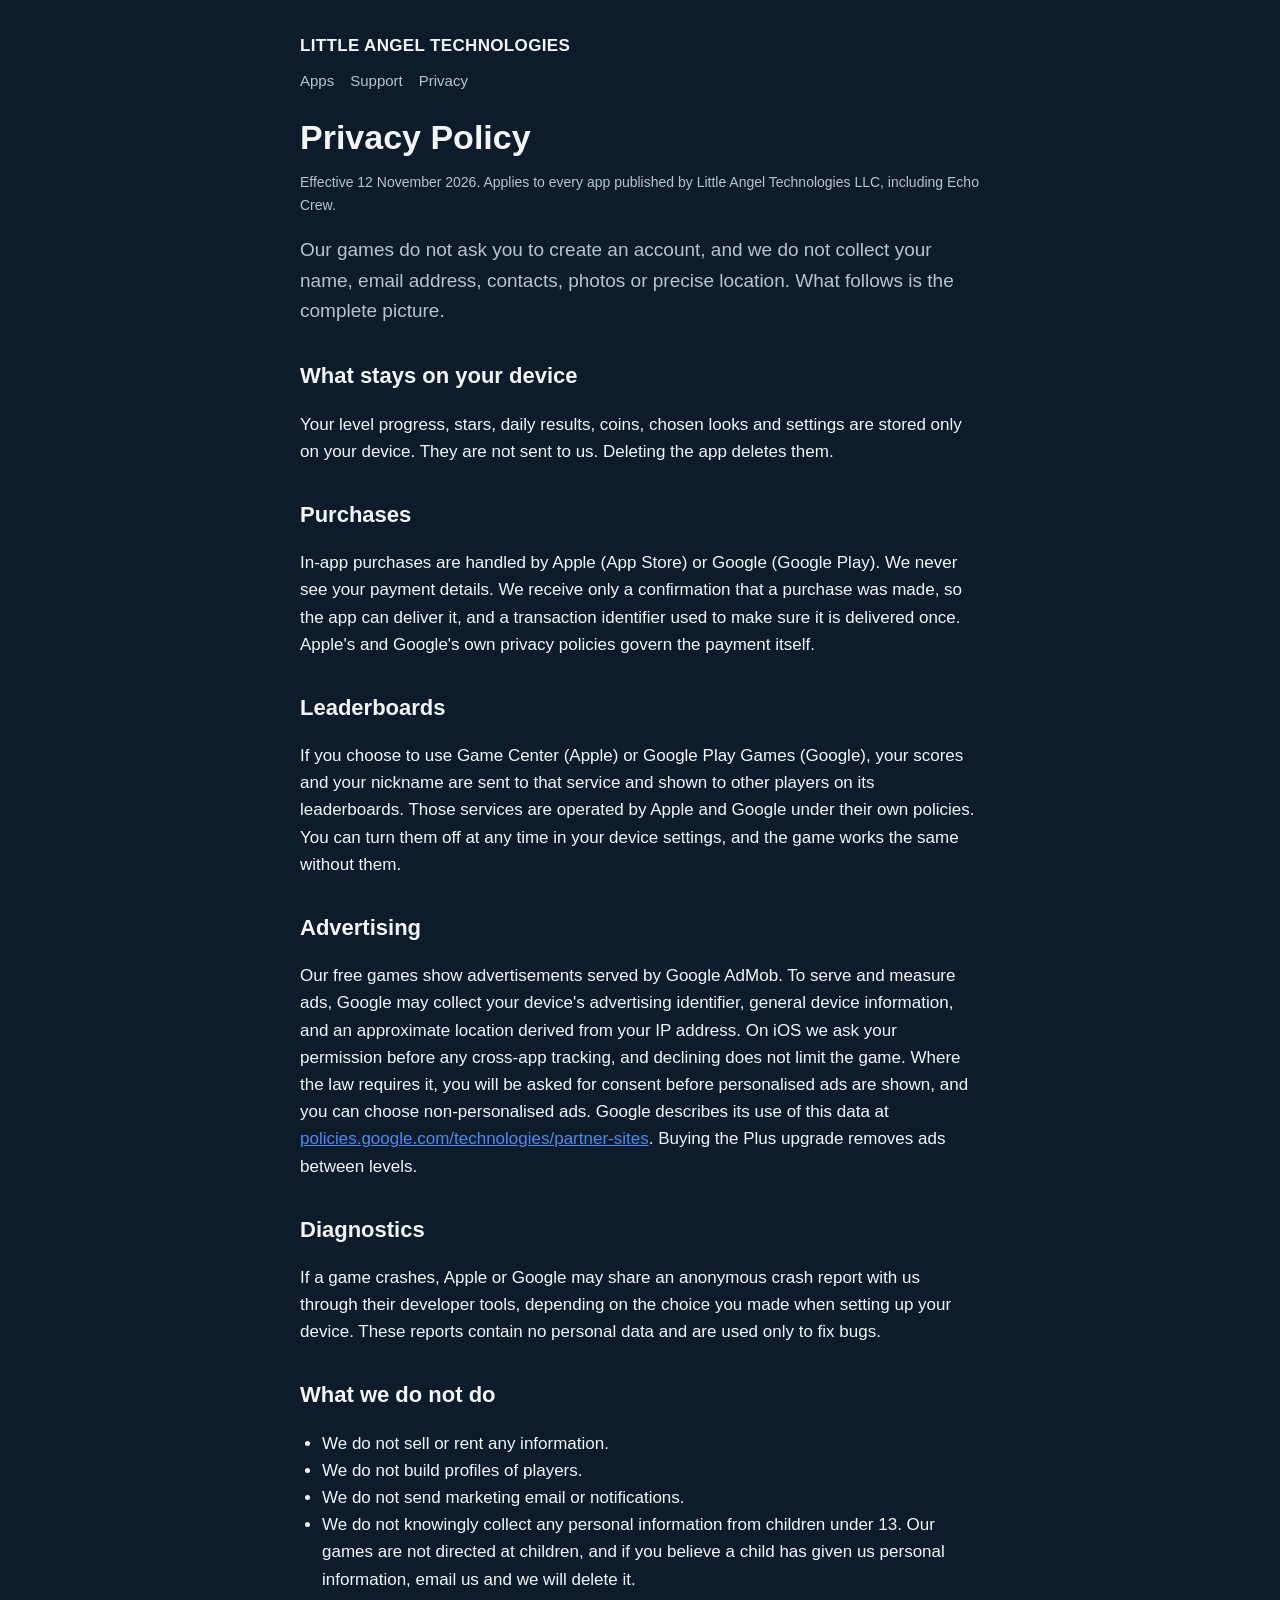
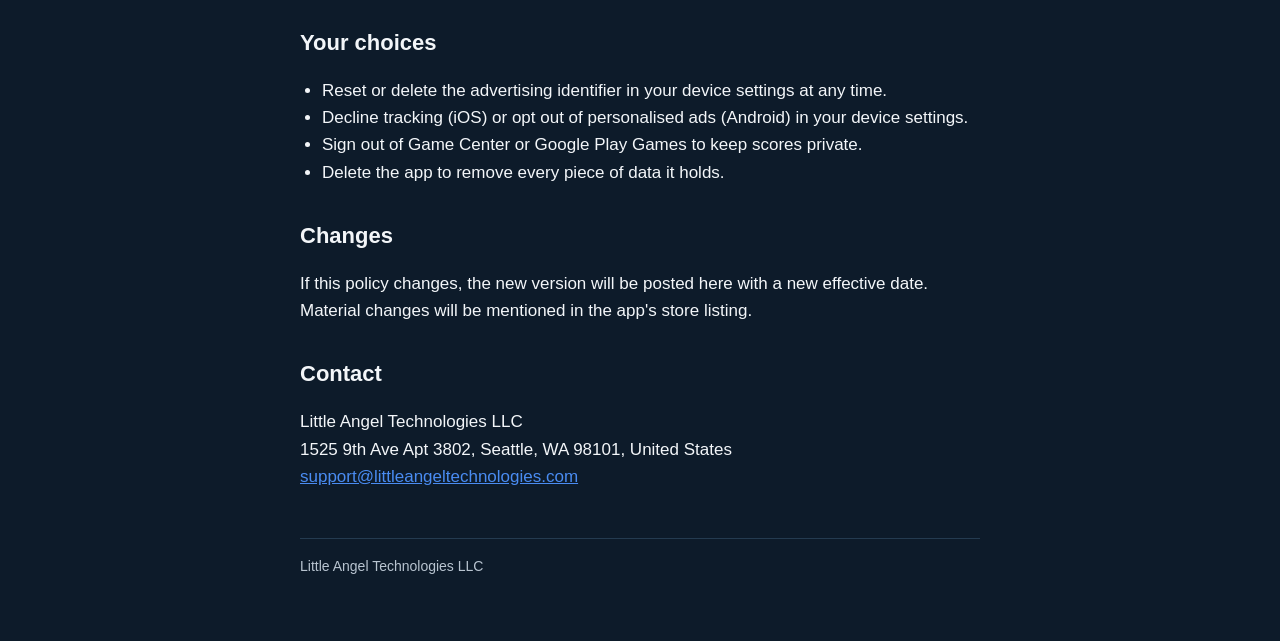
==== privacy.html @ 31cdf82a "Company site: apps, support, privacy policy Co-Authored-By: Claude Fable 5.1 <noreply@anthropic.com>" ====
<!doctype html>
<html lang="en">
<head>
<meta charset="utf-8">
<meta name="viewport" content="width=device-width, initial-scale=1">
<title>Privacy Policy · Little Angel Technologies</title>
<link rel="stylesheet" href="style.css">
</head>
<body>
<main>
<header><a href="/">LITTLE ANGEL TECHNOLOGIES</a></header>
<nav><a href="/">Apps</a><a href="/support.html">Support</a><a href="/privacy.html">Privacy</a></nav>
<h1>Privacy Policy</h1>
<p class="small">Effective 12 November 2026. Applies to every app published by Little Angel Technologies LLC, including Echo Crew.</p>

<p class="lead">Our games do not ask you to create an account, and we do not collect your name, email address, contacts, photos or precise location. What follows is the complete picture.</p>

<h2>What stays on your device</h2>
<p>Your level progress, stars, daily results, coins, chosen looks and settings are stored only on your device. They are not sent to us. Deleting the app deletes them.</p>

<h2>Purchases</h2>
<p>In-app purchases are handled by Apple (App Store) or Google (Google Play). We never see your payment details. We receive only a confirmation that a purchase was made, so the app can deliver it, and a transaction identifier used to make sure it is delivered once. Apple's and Google's own privacy policies govern the payment itself.</p>

<h2>Leaderboards</h2>
<p>If you choose to use Game Center (Apple) or Google Play Games (Google), your scores and your nickname are sent to that service and shown to other players on its leaderboards. Those services are operated by Apple and Google under their own policies. You can turn them off at any time in your device settings, and the game works the same without them.</p>

<h2>Advertising</h2>
<p>Our free games show advertisements served by Google AdMob. To serve and measure ads, Google may collect your device's advertising identifier, general device information, and an approximate location derived from your IP address. On iOS we ask your permission before any cross-app tracking, and declining does not limit the game. Where the law requires it, you will be asked for consent before personalised ads are shown, and you can choose non-personalised ads. Google describes its use of this data at <a href="https://policies.google.com/technologies/partner-sites">policies.google.com/technologies/partner-sites</a>. Buying the Plus upgrade removes ads between levels.</p>

<h2>Diagnostics</h2>
<p>If a game crashes, Apple or Google may share an anonymous crash report with us through their developer tools, depending on the choice you made when setting up your device. These reports contain no personal data and are used only to fix bugs.</p>

<h2>What we do not do</h2>
<ul>
<li>We do not sell or rent any information.</li>
<li>We do not build profiles of players.</li>
<li>We do not send marketing email or notifications.</li>
<li>We do not knowingly collect any personal information from children under 13. Our games are not directed at children, and if you believe a child has given us personal information, email us and we will delete it.</li>
</ul>

<h2>Your choices</h2>
<ul>
<li>Reset or delete the advertising identifier in your device settings at any time.</li>
<li>Decline tracking (iOS) or opt out of personalised ads (Android) in your device settings.</li>
<li>Sign out of Game Center or Google Play Games to keep scores private.</li>
<li>Delete the app to remove every piece of data it holds.</li>
</ul>

<h2>Changes</h2>
<p>If this policy changes, the new version will be posted here with a new effective date. Material changes will be mentioned in the app's store listing.</p>

<h2>Contact</h2>
<p>Little Angel Technologies LLC<br>1525 9th Ave Apt 3802, Seattle, WA 98101, United States<br><a href="mailto:support@littleangeltechnologies.com">support@littleangeltechnologies.com</a></p>
<footer>Little Angel Technologies LLC</footer>
</main>
</body>
</html>
---- style.css ----
:root { --bg: #0d1b2a; --panel: #142a3d; --fg: #f3f6f9; --dim: #b8c4d0; --accent: #fa9933; --accent2: #4a8cf2; }
* { box-sizing: border-box; }
body { margin: 0; background: var(--bg); color: var(--fg); font: 17px/1.6 -apple-system, "Helvetica Neue", Roboto, Arial, sans-serif; }
main { max-width: 720px; margin: 0 auto; padding: 32px 20px 64px; }
header { display: flex; align-items: center; gap: 12px; margin-bottom: 8px; }
header a { color: var(--fg); text-decoration: none; font-weight: 800; letter-spacing: 0.02em; }
nav a { color: var(--dim); text-decoration: none; margin-right: 16px; font-size: 15px; }
nav a:hover { color: var(--fg); }
h1 { font-size: 34px; line-height: 1.15; margin: 24px 0 8px; }
h2 { font-size: 22px; margin: 32px 0 8px; }
p.lead { color: var(--dim); font-size: 19px; }
.card { background: var(--panel); border-radius: 18px; padding: 18px 20px; margin: 16px 0; }
.card h3 { margin: 0 0 6px; font-size: 19px; }
.small { color: var(--dim); font-size: 14px; }
a { color: var(--accent2); }
ul { padding-left: 22px; }
footer { color: var(--dim); font-size: 14px; margin-top: 48px; border-top: 1px solid #243b50; padding-top: 16px; }
.robots { display: inline-flex; gap: 6px; vertical-align: middle; }
.robot { width: 22px; height: 20px; border-radius: 6px; position: relative; }
.robot::after { content: ""; position: absolute; left: 4px; right: 4px; top: 7px; height: 6px; border-radius: 2px; background: rgba(0,0,0,.7); }
.zip { background: #fa9933; } .nap { background: #4a8cf2; }
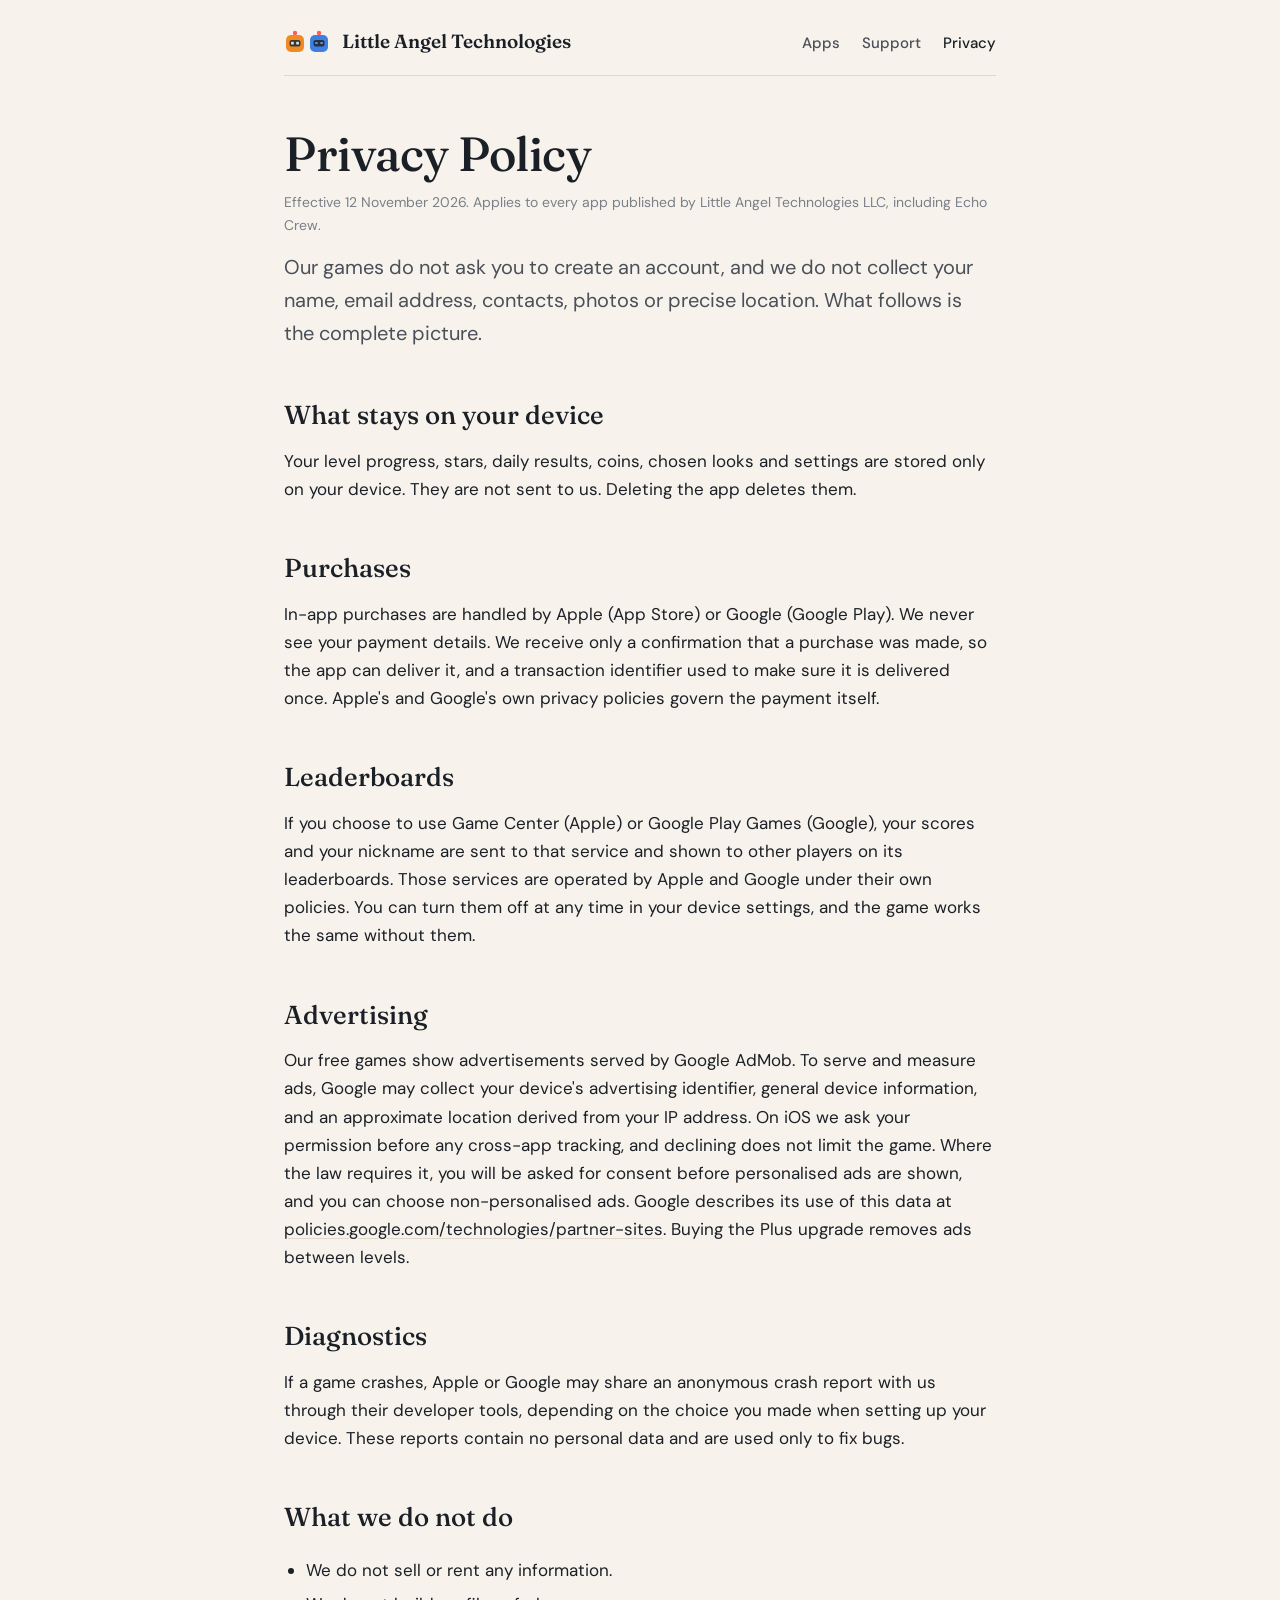
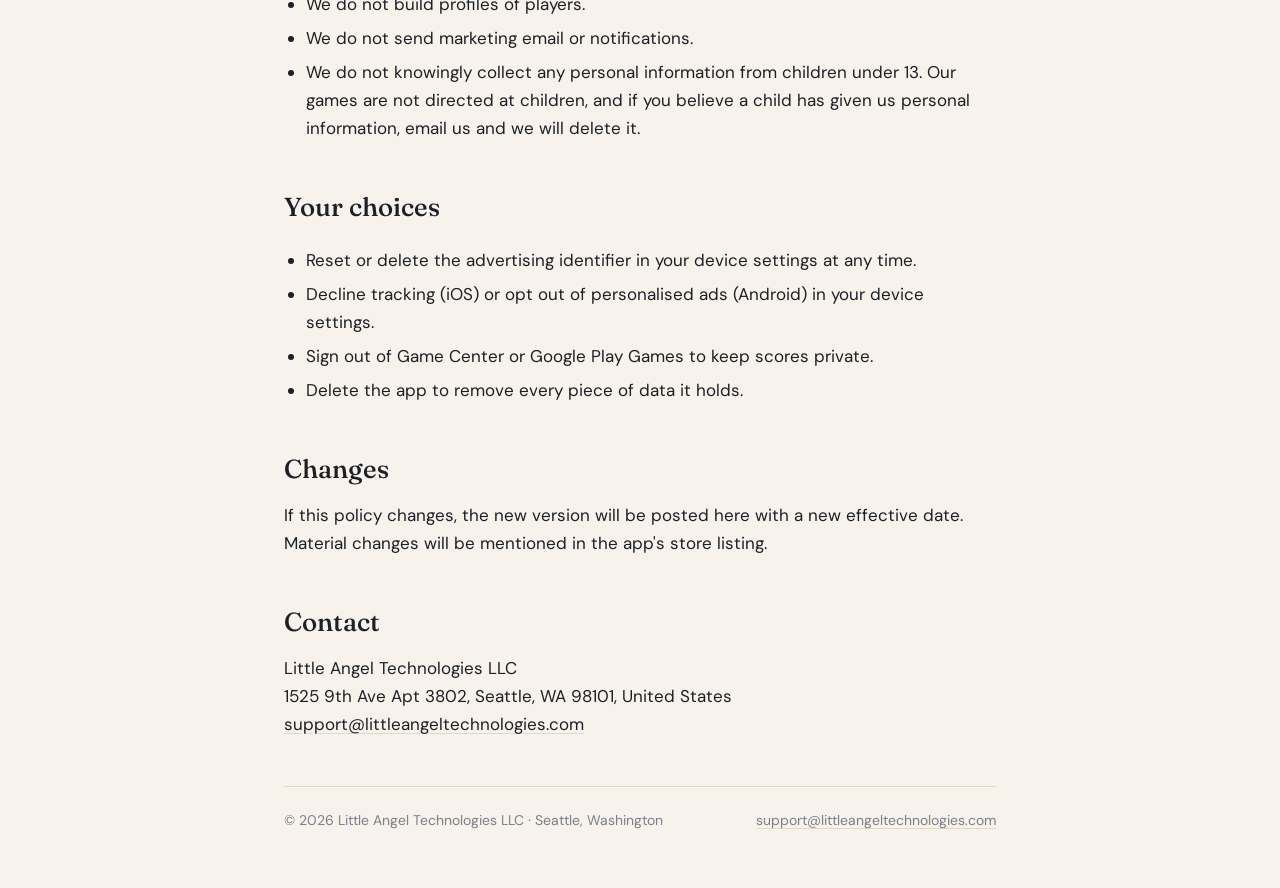
==== commit 54a6ae47: "A quieter, editorial look: serif headings, paper background, cards Co-Authored-By: Claude Fable 5.1 " ====
--- a/privacy.html
+++ b/privacy.html
@@ -3,33 +3,26 @@
 <head>
 <meta charset="utf-8">
 <meta name="viewport" content="width=device-width, initial-scale=1">
+<link rel="preconnect" href="https://fonts.googleapis.com"><link rel="preconnect" href="https://fonts.gstatic.com" crossorigin>
+<link href="https://fonts.googleapis.com/css2?family=DM+Sans:wght@400;500;600&family=Fraunces:opsz,wght@9..144,500;9..144,600&display=swap" rel="stylesheet">
+<link rel="stylesheet" href="style.css">
 <title>Privacy Policy · Little Angel Technologies</title>
-<link rel="stylesheet" href="style.css">
 </head>
-<body>
-<main>
-<header><a href="/">LITTLE ANGEL TECHNOLOGIES</a></header>
-<nav><a href="/">Apps</a><a href="/support.html">Support</a><a href="/privacy.html">Privacy</a></nav>
-<h1>Privacy Policy</h1>
-<p class="small">Effective 12 November 2026. Applies to every app published by Little Angel Technologies LLC, including Echo Crew.</p>
-
+<body><div class="wrap">
+<header class="top"><a class="brand" href="/"><svg width="46" height="24" viewBox="0 0 46 24" aria-hidden="true"><g><circle cx="11" cy="3" r="2.2" fill="#ff5c5c"/><rect x="2" y="5" width="18" height="17" rx="5" fill="#f08a24"/><rect x="5.5" y="10" width="11" height="6.5" rx="2" fill="#1b1f26" opacity=".8"/><rect x="7" y="11.8" width="2.8" height="2.8" rx=".7" fill="#bfe3ff"/><rect x="12.2" y="11.8" width="2.8" height="2.8" rx=".7" fill="#bfe3ff"/></g><g transform="translate(24 0)"><circle cx="11" cy="3" r="2.2" fill="#ff5c5c"/><rect x="2" y="5" width="18" height="17" rx="5" fill="#3f7fe0"/><rect x="5.5" y="10" width="11" height="6.5" rx="2" fill="#1b1f26" opacity=".8"/><rect x="7" y="12.6" width="2.8" height="1" rx=".5" fill="#bfe3ff"/><rect x="12.2" y="12.6" width="2.8" height="1" rx=".5" fill="#bfe3ff"/></g></svg><span class="name">Little Angel Technologies</span></a><nav><a href="/">Apps</a><a href="/support.html">Support</a><a href="/privacy.html" aria-current="page">Privacy</a></nav></header>
+<h1 class="title">Privacy Policy</h1>
+<p class="note">Effective 12 November 2026. Applies to every app published by Little Angel Technologies LLC, including Echo Crew.</p>
 <p class="lead">Our games do not ask you to create an account, and we do not collect your name, email address, contacts, photos or precise location. What follows is the complete picture.</p>
-
 <h2>What stays on your device</h2>
 <p>Your level progress, stars, daily results, coins, chosen looks and settings are stored only on your device. They are not sent to us. Deleting the app deletes them.</p>
-
 <h2>Purchases</h2>
 <p>In-app purchases are handled by Apple (App Store) or Google (Google Play). We never see your payment details. We receive only a confirmation that a purchase was made, so the app can deliver it, and a transaction identifier used to make sure it is delivered once. Apple's and Google's own privacy policies govern the payment itself.</p>
-
 <h2>Leaderboards</h2>
 <p>If you choose to use Game Center (Apple) or Google Play Games (Google), your scores and your nickname are sent to that service and shown to other players on its leaderboards. Those services are operated by Apple and Google under their own policies. You can turn them off at any time in your device settings, and the game works the same without them.</p>
-
 <h2>Advertising</h2>
 <p>Our free games show advertisements served by Google AdMob. To serve and measure ads, Google may collect your device's advertising identifier, general device information, and an approximate location derived from your IP address. On iOS we ask your permission before any cross-app tracking, and declining does not limit the game. Where the law requires it, you will be asked for consent before personalised ads are shown, and you can choose non-personalised ads. Google describes its use of this data at <a href="https://policies.google.com/technologies/partner-sites">policies.google.com/technologies/partner-sites</a>. Buying the Plus upgrade removes ads between levels.</p>
-
 <h2>Diagnostics</h2>
 <p>If a game crashes, Apple or Google may share an anonymous crash report with us through their developer tools, depending on the choice you made when setting up your device. These reports contain no personal data and are used only to fix bugs.</p>
-
 <h2>What we do not do</h2>
 <ul>
 <li>We do not sell or rent any information.</li>
@@ -37,7 +30,6 @@
 <li>We do not send marketing email or notifications.</li>
 <li>We do not knowingly collect any personal information from children under 13. Our games are not directed at children, and if you believe a child has given us personal information, email us and we will delete it.</li>
 </ul>
-
 <h2>Your choices</h2>
 <ul>
 <li>Reset or delete the advertising identifier in your device settings at any time.</li>
@@ -45,13 +37,9 @@
 <li>Sign out of Game Center or Google Play Games to keep scores private.</li>
 <li>Delete the app to remove every piece of data it holds.</li>
 </ul>
-
 <h2>Changes</h2>
 <p>If this policy changes, the new version will be posted here with a new effective date. Material changes will be mentioned in the app's store listing.</p>
-
 <h2>Contact</h2>
 <p>Little Angel Technologies LLC<br>1525 9th Ave Apt 3802, Seattle, WA 98101, United States<br><a href="mailto:support@littleangeltechnologies.com">support@littleangeltechnologies.com</a></p>
-<footer>Little Angel Technologies LLC</footer>
-</main>
-</body>
-</html>
+<div class="rule"></div><footer><span>© 2026 Little Angel Technologies LLC · Seattle, Washington</span><span><a href="mailto:support@littleangeltechnologies.com">support@littleangeltechnologies.com</a></span></footer>
+</div></body></html>
--- a/style.css
+++ b/style.css
@@ -1,21 +1,34 @@
-:root { --bg: #0d1b2a; --panel: #142a3d; --fg: #f3f6f9; --dim: #b8c4d0; --accent: #fa9933; --accent2: #4a8cf2; }
+:root {
+  --paper: #f7f3ec; --ink: #1b1f26; --ink-2: #4a4f58; --ink-3: #7a7f88; --line: #e0d8cb; --zip: #f08a24; --nap: #3f7fe0;
+}
 * { box-sizing: border-box; }
-body { margin: 0; background: var(--bg); color: var(--fg); font: 17px/1.6 -apple-system, "Helvetica Neue", Roboto, Arial, sans-serif; }
-main { max-width: 720px; margin: 0 auto; padding: 32px 20px 64px; }
-header { display: flex; align-items: center; gap: 12px; margin-bottom: 8px; }
-header a { color: var(--fg); text-decoration: none; font-weight: 800; letter-spacing: 0.02em; }
-nav a { color: var(--dim); text-decoration: none; margin-right: 16px; font-size: 15px; }
-nav a:hover { color: var(--fg); }
-h1 { font-size: 34px; line-height: 1.15; margin: 24px 0 8px; }
-h2 { font-size: 22px; margin: 32px 0 8px; }
-p.lead { color: var(--dim); font-size: 19px; }
-.card { background: var(--panel); border-radius: 18px; padding: 18px 20px; margin: 16px 0; }
-.card h3 { margin: 0 0 6px; font-size: 19px; }
-.small { color: var(--dim); font-size: 14px; }
-a { color: var(--accent2); }
-ul { padding-left: 22px; }
-footer { color: var(--dim); font-size: 14px; margin-top: 48px; border-top: 1px solid #243b50; padding-top: 16px; }
-.robots { display: inline-flex; gap: 6px; vertical-align: middle; }
-.robot { width: 22px; height: 20px; border-radius: 6px; position: relative; }
-.robot::after { content: ""; position: absolute; left: 4px; right: 4px; top: 7px; height: 6px; border-radius: 2px; background: rgba(0,0,0,.7); }
-.zip { background: #fa9933; } .nap { background: #4a8cf2; }
+html { -webkit-text-size-adjust: 100%; }
+body { margin: 0; background: var(--paper); color: var(--ink); font-family: "DM Sans", -apple-system, "Helvetica Neue", Roboto, Arial, sans-serif; font-size: 17px; line-height: 1.65; }
+.wrap { max-width: 760px; margin: 0 auto; padding: 0 24px; }
+header.top { display: flex; align-items: center; justify-content: space-between; gap: 16px; padding: 26px 0 18px; border-bottom: 1px solid var(--line); flex-wrap: wrap; }
+.brand { display: flex; align-items: center; gap: 12px; text-decoration: none; color: var(--ink); }
+.brand .name { font-family: "Fraunces", Georgia, serif; font-weight: 600; font-size: 19px; }
+nav a { color: var(--ink-2); text-decoration: none; margin-right: 22px; font-size: 15px; font-weight: 500; }
+nav a:last-child { margin-right: 0; }
+nav a:hover, nav a[aria-current] { color: var(--ink); }
+.hero { padding: 64px 0 36px; }
+.hero h1 { font-family: "Fraunces", Georgia, serif; font-weight: 500; font-size: clamp(38px, 7vw, 58px); line-height: 1.05; letter-spacing: -0.01em; margin: 0 0 20px; text-wrap: balance; }
+.hero p { font-size: 20px; color: var(--ink-2); max-width: 36em; margin: 0; }
+h1.title { font-family: "Fraunces", Georgia, serif; font-weight: 500; font-size: clamp(34px, 6vw, 48px); line-height: 1.1; margin: 52px 0 10px; letter-spacing: -0.01em; }
+h2 { font-family: "Fraunces", Georgia, serif; font-weight: 500; font-size: 26px; margin: 44px 0 10px; }
+h3 { font-size: 18px; margin: 0 0 6px; font-weight: 600; }
+p { margin: 0 0 14px; }
+.eyebrow { font-size: 13px; letter-spacing: 0.12em; text-transform: uppercase; color: var(--ink-3); font-weight: 600; margin: 0 0 10px; }
+.lead { font-size: 20px; color: var(--ink-2); max-width: 36em; }
+.card { background: #fff; border: 1px solid var(--line); border-radius: 20px; padding: 24px 26px; margin: 18px 0; }
+.card .meta { color: var(--ink-3); font-size: 14px; margin: 10px 0 0; }
+.app { display: grid; grid-template-columns: 96px 1fr; gap: 22px; align-items: start; }
+.app .icon { width: 96px; height: 96px; border-radius: 22px; background: linear-gradient(160deg, #24566f, #0b1d2c); display: grid; place-items: center; }
+@media (max-width: 520px) { .app { grid-template-columns: 1fr; } }
+a { color: var(--ink); text-decoration: underline; text-decoration-color: var(--line); text-underline-offset: 3px; }
+a:hover { text-decoration-color: var(--ink); }
+ul { padding-left: 22px; } li { margin-bottom: 6px; }
+.rule { height: 1px; background: var(--line); margin: 48px 0 0; }
+footer { padding: 22px 0 56px; color: var(--ink-3); font-size: 14px; display: flex; flex-wrap: wrap; gap: 8px 24px; justify-content: space-between; }
+footer a { color: var(--ink-3); }
+.note { font-size: 14px; color: var(--ink-3); }
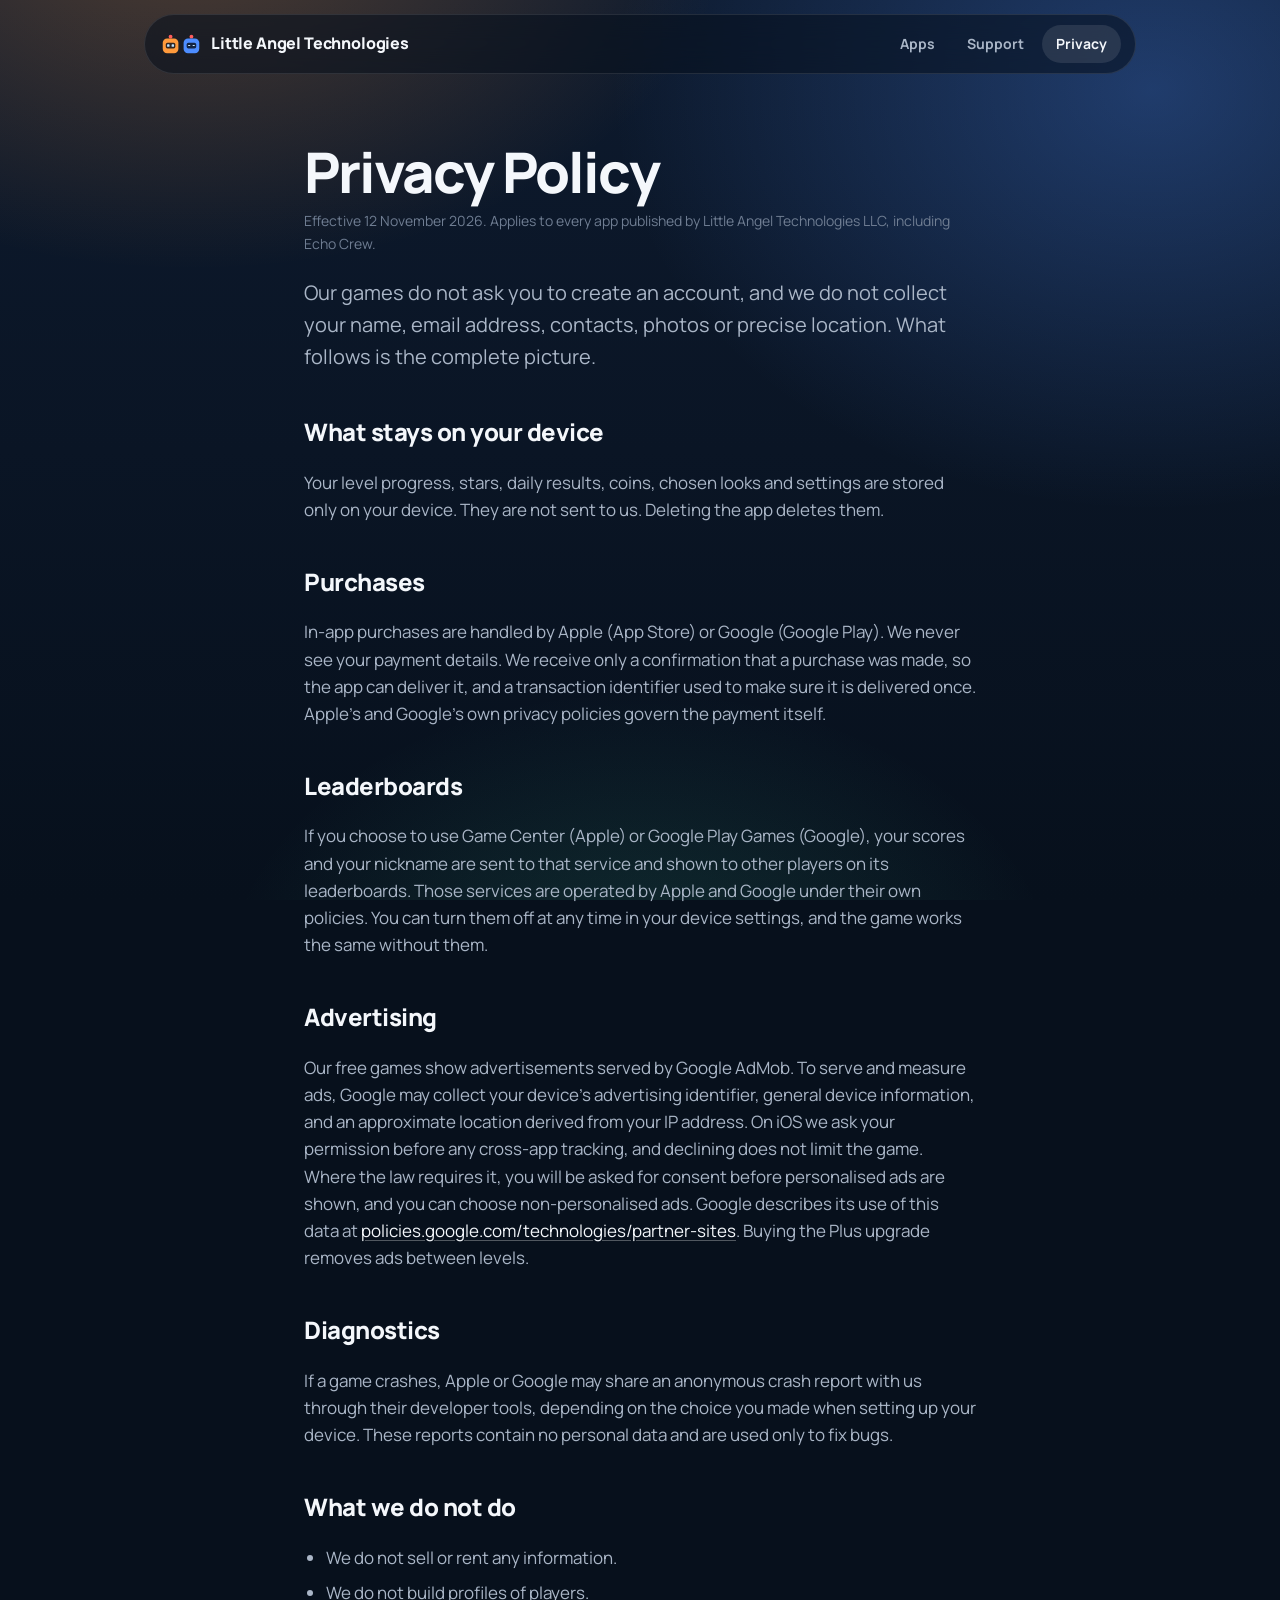
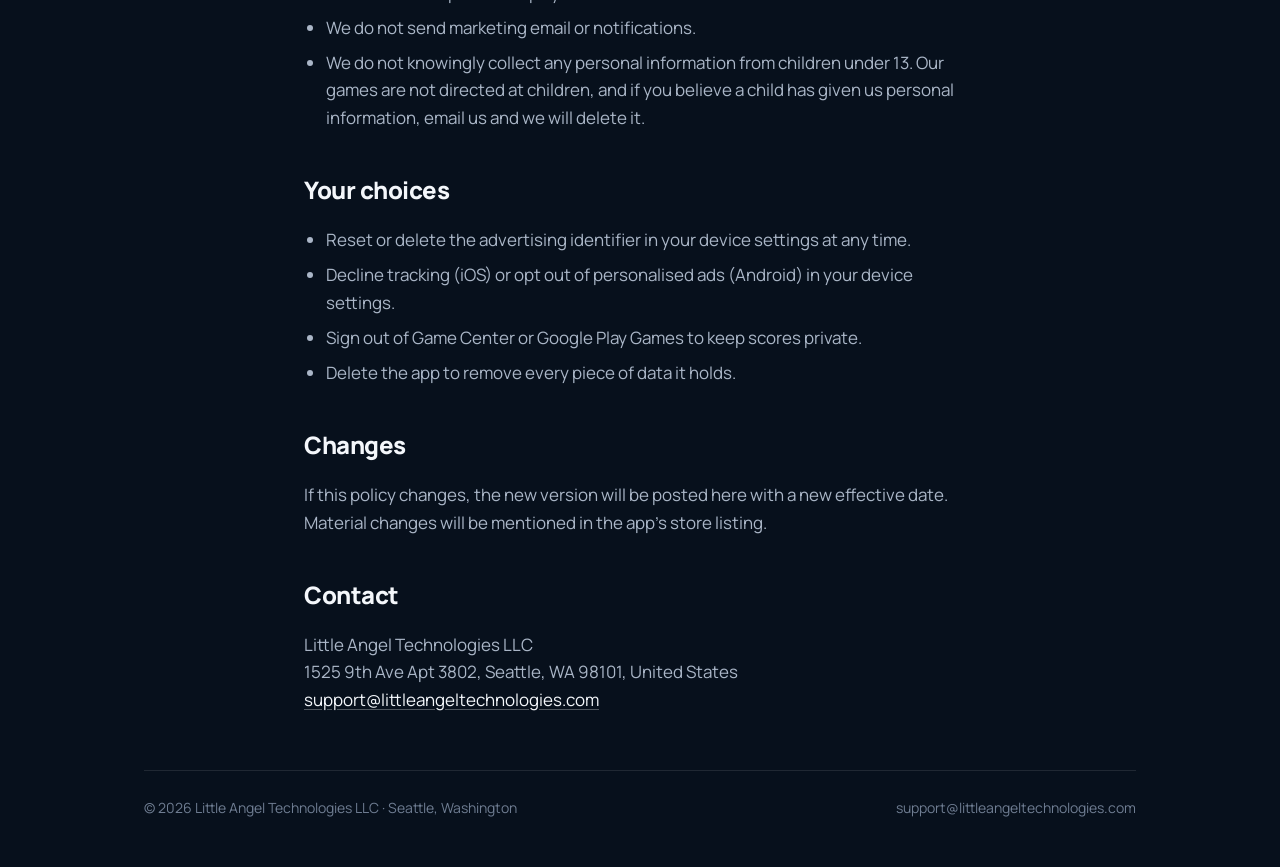
==== commit 04806ed3: "Modern dark design: gradient glows, glass cards, the game on a phone in the hero Co-Authored-By: Cla" ====
--- a/privacy.html
+++ b/privacy.html
@@ -3,14 +3,15 @@
 <head>
 <meta charset="utf-8">
 <meta name="viewport" content="width=device-width, initial-scale=1">
+<meta name="theme-color" content="#07101c">
 <link rel="preconnect" href="https://fonts.googleapis.com"><link rel="preconnect" href="https://fonts.gstatic.com" crossorigin>
-<link href="https://fonts.googleapis.com/css2?family=DM+Sans:wght@400;500;600&family=Fraunces:opsz,wght@9..144,500;9..144,600&display=swap" rel="stylesheet">
+<link href="https://fonts.googleapis.com/css2?family=Manrope:wght@500;700;800&display=swap" rel="stylesheet">
 <link rel="stylesheet" href="style.css">
 <title>Privacy Policy · Little Angel Technologies</title>
 </head>
-<body><div class="wrap">
-<header class="top"><a class="brand" href="/"><svg width="46" height="24" viewBox="0 0 46 24" aria-hidden="true"><g><circle cx="11" cy="3" r="2.2" fill="#ff5c5c"/><rect x="2" y="5" width="18" height="17" rx="5" fill="#f08a24"/><rect x="5.5" y="10" width="11" height="6.5" rx="2" fill="#1b1f26" opacity=".8"/><rect x="7" y="11.8" width="2.8" height="2.8" rx=".7" fill="#bfe3ff"/><rect x="12.2" y="11.8" width="2.8" height="2.8" rx=".7" fill="#bfe3ff"/></g><g transform="translate(24 0)"><circle cx="11" cy="3" r="2.2" fill="#ff5c5c"/><rect x="2" y="5" width="18" height="17" rx="5" fill="#3f7fe0"/><rect x="5.5" y="10" width="11" height="6.5" rx="2" fill="#1b1f26" opacity=".8"/><rect x="7" y="12.6" width="2.8" height="1" rx=".5" fill="#bfe3ff"/><rect x="12.2" y="12.6" width="2.8" height="1" rx=".5" fill="#bfe3ff"/></g></svg><span class="name">Little Angel Technologies</span></a><nav><a href="/">Apps</a><a href="/support.html">Support</a><a href="/privacy.html" aria-current="page">Privacy</a></nav></header>
-<h1 class="title">Privacy Policy</h1>
+<body>
+<div class="top"><div class="wrap"><div class="bar"><a class="brand" href="/"><svg width="40" height="21" viewBox="0 0 46 24" aria-hidden="true"><g><circle cx="11" cy="3" r="2.2" fill="#ff5c5c"/><rect x="2" y="5" width="18" height="17" rx="5" fill="#ff9a3c"/><rect x="5.5" y="10" width="11" height="6.5" rx="2" fill="#0b1220" opacity=".85"/><rect x="7" y="11.8" width="2.8" height="2.8" rx=".7" fill="#bfe3ff"/><rect x="12.2" y="11.8" width="2.8" height="2.8" rx=".7" fill="#bfe3ff"/></g><g transform="translate(24 0)"><circle cx="11" cy="3" r="2.2" fill="#ff5c5c"/><rect x="2" y="5" width="18" height="17" rx="5" fill="#4d8dff"/><rect x="5.5" y="10" width="11" height="6.5" rx="2" fill="#0b1220" opacity=".85"/><rect x="7" y="12.6" width="2.8" height="1" rx=".5" fill="#bfe3ff"/><rect x="12.2" y="12.6" width="2.8" height="1" rx=".5" fill="#bfe3ff"/></g></svg><span class="name">Little Angel Technologies</span></a><nav><a href="/">Apps</a><a href="/support.html">Support</a><a href="/privacy.html" aria-current="page">Privacy</a></nav></div></div></div>
+<div class="doc"><h1>Privacy Policy</h1>
 <p class="note">Effective 12 November 2026. Applies to every app published by Little Angel Technologies LLC, including Echo Crew.</p>
 <p class="lead">Our games do not ask you to create an account, and we do not collect your name, email address, contacts, photos or precise location. What follows is the complete picture.</p>
 <h2>What stays on your device</h2>
@@ -40,6 +41,6 @@
 <h2>Changes</h2>
 <p>If this policy changes, the new version will be posted here with a new effective date. Material changes will be mentioned in the app's store listing.</p>
 <h2>Contact</h2>
-<p>Little Angel Technologies LLC<br>1525 9th Ave Apt 3802, Seattle, WA 98101, United States<br><a href="mailto:support@littleangeltechnologies.com">support@littleangeltechnologies.com</a></p>
-<div class="rule"></div><footer><span>© 2026 Little Angel Technologies LLC · Seattle, Washington</span><span><a href="mailto:support@littleangeltechnologies.com">support@littleangeltechnologies.com</a></span></footer>
-</div></body></html>
+<p>Little Angel Technologies LLC<br>1525 9th Ave Apt 3802, Seattle, WA 98101, United States<br><a href="mailto:support@littleangeltechnologies.com">support@littleangeltechnologies.com</a></p></div>
+<div class="wrap"><footer><span>© 2026 Little Angel Technologies LLC · Seattle, Washington</span><span><a href="mailto:support@littleangeltechnologies.com">support@littleangeltechnologies.com</a></span></footer></div>
+</body></html>
--- a/style.css
+++ b/style.css
@@ -1,34 +1,74 @@
 :root {
-  --paper: #f7f3ec; --ink: #1b1f26; --ink-2: #4a4f58; --ink-3: #7a7f88; --line: #e0d8cb; --zip: #f08a24; --nap: #3f7fe0;
+  --bg: #07101c; --bg2: #0d1a2e; --fg: #f4f7fb; --fg2: #aab6c7; --fg3: #6f7d92; --line: rgba(255,255,255,.1);
+  --glass: rgba(255,255,255,.05); --zip: #ff9a3c; --nap: #4d8dff; --mint: #4ee6b5;
 }
 * { box-sizing: border-box; }
-html { -webkit-text-size-adjust: 100%; }
-body { margin: 0; background: var(--paper); color: var(--ink); font-family: "DM Sans", -apple-system, "Helvetica Neue", Roboto, Arial, sans-serif; font-size: 17px; line-height: 1.65; }
-.wrap { max-width: 760px; margin: 0 auto; padding: 0 24px; }
-header.top { display: flex; align-items: center; justify-content: space-between; gap: 16px; padding: 26px 0 18px; border-bottom: 1px solid var(--line); flex-wrap: wrap; }
-.brand { display: flex; align-items: center; gap: 12px; text-decoration: none; color: var(--ink); }
-.brand .name { font-family: "Fraunces", Georgia, serif; font-weight: 600; font-size: 19px; }
-nav a { color: var(--ink-2); text-decoration: none; margin-right: 22px; font-size: 15px; font-weight: 500; }
-nav a:last-child { margin-right: 0; }
-nav a:hover, nav a[aria-current] { color: var(--ink); }
-.hero { padding: 64px 0 36px; }
-.hero h1 { font-family: "Fraunces", Georgia, serif; font-weight: 500; font-size: clamp(38px, 7vw, 58px); line-height: 1.05; letter-spacing: -0.01em; margin: 0 0 20px; text-wrap: balance; }
-.hero p { font-size: 20px; color: var(--ink-2); max-width: 36em; margin: 0; }
-h1.title { font-family: "Fraunces", Georgia, serif; font-weight: 500; font-size: clamp(34px, 6vw, 48px); line-height: 1.1; margin: 52px 0 10px; letter-spacing: -0.01em; }
-h2 { font-family: "Fraunces", Georgia, serif; font-weight: 500; font-size: 26px; margin: 44px 0 10px; }
-h3 { font-size: 18px; margin: 0 0 6px; font-weight: 600; }
-p { margin: 0 0 14px; }
-.eyebrow { font-size: 13px; letter-spacing: 0.12em; text-transform: uppercase; color: var(--ink-3); font-weight: 600; margin: 0 0 10px; }
-.lead { font-size: 20px; color: var(--ink-2); max-width: 36em; }
-.card { background: #fff; border: 1px solid var(--line); border-radius: 20px; padding: 24px 26px; margin: 18px 0; }
-.card .meta { color: var(--ink-3); font-size: 14px; margin: 10px 0 0; }
-.app { display: grid; grid-template-columns: 96px 1fr; gap: 22px; align-items: start; }
-.app .icon { width: 96px; height: 96px; border-radius: 22px; background: linear-gradient(160deg, #24566f, #0b1d2c); display: grid; place-items: center; }
-@media (max-width: 520px) { .app { grid-template-columns: 1fr; } }
-a { color: var(--ink); text-decoration: underline; text-decoration-color: var(--line); text-underline-offset: 3px; }
-a:hover { text-decoration-color: var(--ink); }
-ul { padding-left: 22px; } li { margin-bottom: 6px; }
-.rule { height: 1px; background: var(--line); margin: 48px 0 0; }
-footer { padding: 22px 0 56px; color: var(--ink-3); font-size: 14px; display: flex; flex-wrap: wrap; gap: 8px 24px; justify-content: space-between; }
-footer a { color: var(--ink-3); }
-.note { font-size: 14px; color: var(--ink-3); }
+html { -webkit-text-size-adjust: 100%; scroll-behavior: smooth; }
+body { margin: 0; background: var(--bg); color: var(--fg); font-family: "Manrope", -apple-system, "Helvetica Neue", Roboto, Arial, sans-serif; font-size: 17px; line-height: 1.6; overflow-x: hidden; }
+body::before { content: ""; position: fixed; inset: 0; z-index: -1; pointer-events: none;
+  background: radial-gradient(900px 600px at 15% -10%, rgba(255,154,60,.28), transparent 60%),
+              radial-gradient(900px 700px at 90% 10%, rgba(77,141,255,.3), transparent 60%),
+              radial-gradient(700px 500px at 50% 110%, rgba(78,230,181,.14), transparent 60%),
+              linear-gradient(180deg, var(--bg2), var(--bg)); }
+.wrap { max-width: 1040px; margin: 0 auto; padding: 0 24px; }
+.top { position: sticky; top: 0; z-index: 5; padding: 14px 0; }
+.bar { display: flex; align-items: center; justify-content: space-between; gap: 12px; padding: 10px 14px 10px 16px; border-radius: 999px; background: rgba(7,16,28,.55); border: 1px solid var(--line); backdrop-filter: blur(18px); -webkit-backdrop-filter: blur(18px); }
+.brand { display: flex; align-items: center; gap: 10px; text-decoration: none; color: var(--fg); font-weight: 800; letter-spacing: -0.01em; font-size: 16px; }
+.brand .name { white-space: nowrap; }
+nav { display: flex; gap: 4px; }
+nav a { color: var(--fg2); text-decoration: none; font-size: 14px; font-weight: 700; padding: 8px 14px; border-radius: 999px; transition: background .2s, color .2s; }
+nav a:hover { color: var(--fg); background: rgba(255,255,255,.07); }
+nav a[aria-current] { color: var(--fg); background: rgba(255,255,255,.1); }
+@media (max-width: 560px) { .brand .name { display: none; } nav a { padding: 8px 11px; } }
+.hero { display: grid; grid-template-columns: 1.1fr .9fr; gap: 40px; align-items: center; padding: 72px 0 48px; }
+@media (max-width: 820px) { .hero { grid-template-columns: 1fr; padding-top: 48px; } }
+.eyebrow { display: inline-flex; align-items: center; gap: 8px; font-size: 13px; font-weight: 800; letter-spacing: .08em; text-transform: uppercase; color: var(--fg2); background: var(--glass); border: 1px solid var(--line); padding: 7px 12px; border-radius: 999px; margin-bottom: 22px; }
+.eyebrow i { width: 8px; height: 8px; border-radius: 50%; background: var(--mint); box-shadow: 0 0 12px var(--mint); }
+h1 { font-size: clamp(42px, 7vw, 74px); line-height: 1.0; letter-spacing: -0.035em; font-weight: 800; margin: 0 0 22px; text-wrap: balance; }
+h1 .grad { background: linear-gradient(90deg, var(--zip), #ff6ea6 45%, var(--nap)); -webkit-background-clip: text; background-clip: text; color: transparent; }
+.lead { font-size: 19px; color: var(--fg2); max-width: 34em; margin: 0 0 30px; }
+.cta { display: flex; flex-wrap: wrap; gap: 12px; }
+.btn { display: inline-flex; align-items: center; gap: 10px; padding: 14px 22px; border-radius: 999px; font-weight: 800; text-decoration: none; font-size: 15px; transition: transform .15s, box-shadow .2s, background .2s; }
+.btn:active { transform: translateY(1px); }
+.btn.primary { color: #0b1220; background: linear-gradient(90deg, var(--zip), #ffb15c); box-shadow: 0 10px 30px rgba(255,154,60,.35); }
+.btn.primary:hover { box-shadow: 0 14px 40px rgba(255,154,60,.5); }
+.btn.ghost { color: var(--fg); background: var(--glass); border: 1px solid var(--line); }
+.btn.ghost:hover { background: rgba(255,255,255,.1); }
+.phone { position: relative; justify-self: center; width: min(300px, 78vw); aspect-ratio: 390/844; border-radius: 44px; padding: 10px; background: linear-gradient(160deg, #1d2a3d, #0a1220); box-shadow: 0 40px 90px rgba(0,0,0,.6), 0 0 0 1px rgba(255,255,255,.08), inset 0 0 0 1px rgba(255,255,255,.05); transform: rotate(-4deg); }
+.phone img { width: 100%; height: 100%; object-fit: cover; border-radius: 36px; display: block; }
+.phone::after { content: ""; position: absolute; top: 20px; left: 50%; transform: translateX(-50%); width: 92px; height: 26px; border-radius: 999px; background: #05090f; }
+.glow { position: absolute; inset: -40px; z-index: -1; border-radius: 60px; background: radial-gradient(closest-side, rgba(77,141,255,.35), transparent); filter: blur(30px); }
+.section { padding: 48px 0; }
+.section h2 { font-size: clamp(28px, 4vw, 40px); letter-spacing: -0.03em; font-weight: 800; margin: 0 0 8px; }
+.section .sub { color: var(--fg2); margin: 0 0 26px; font-size: 17px; }
+.grid { display: grid; grid-template-columns: repeat(3, 1fr); gap: 16px; }
+@media (max-width: 820px) { .grid { grid-template-columns: 1fr; } }
+.card { background: var(--glass); border: 1px solid var(--line); border-radius: 24px; padding: 24px; backdrop-filter: blur(12px); -webkit-backdrop-filter: blur(12px); transition: transform .2s, border-color .2s; }
+.card:hover { transform: translateY(-3px); border-color: rgba(255,255,255,.2); }
+.card h3 { margin: 0 0 8px; font-size: 18px; font-weight: 800; letter-spacing: -0.01em; }
+.card p { margin: 0; color: var(--fg2); font-size: 15.5px; }
+.card .ic { width: 44px; height: 44px; border-radius: 14px; display: grid; place-items: center; margin-bottom: 16px; font-size: 20px; background: linear-gradient(135deg, rgba(255,154,60,.25), rgba(77,141,255,.25)); border: 1px solid var(--line); }
+.app { display: grid; grid-template-columns: 1fr 1fr; gap: 32px; align-items: center; border-radius: 32px; padding: 34px; background: linear-gradient(135deg, rgba(255,154,60,.12), rgba(77,141,255,.12)); border: 1px solid var(--line); overflow: hidden; position: relative; }
+@media (max-width: 820px) { .app { grid-template-columns: 1fr; padding: 26px; } }
+.app .icon { width: 72px; height: 72px; border-radius: 20px; background: linear-gradient(160deg, #2a6383, #0b1d2c); display: grid; place-items: center; box-shadow: 0 10px 30px rgba(0,0,0,.4); margin-bottom: 18px; }
+.app h3 { font-size: 30px; margin: 0 0 10px; letter-spacing: -0.03em; font-weight: 800; }
+.app p { color: var(--fg2); margin: 0 0 18px; }
+.app .tags { display: flex; flex-wrap: wrap; gap: 8px; margin-bottom: 22px; }
+.tag { font-size: 12.5px; font-weight: 800; padding: 6px 11px; border-radius: 999px; background: rgba(255,255,255,.07); border: 1px solid var(--line); color: var(--fg2); letter-spacing: .02em; }
+.app .shot { justify-self: center; width: min(240px, 70vw); border-radius: 28px; overflow: hidden; box-shadow: 0 30px 70px rgba(0,0,0,.6), 0 0 0 1px rgba(255,255,255,.08); transform: rotate(3deg); }
+.app .shot img { width: 100%; display: block; }
+.contact { text-align: center; padding: 64px 0; }
+.contact h2 { font-size: clamp(28px, 4vw, 40px); letter-spacing: -0.03em; margin: 0 0 10px; }
+.contact p { color: var(--fg2); margin: 0 0 22px; }
+footer { border-top: 1px solid var(--line); padding: 26px 0 48px; color: var(--fg3); font-size: 14px; display: flex; flex-wrap: wrap; gap: 8px 24px; justify-content: space-between; }
+footer a { color: var(--fg3); text-decoration: none; } footer a:hover { color: var(--fg); }
+.doc { max-width: 720px; margin: 0 auto; padding: 56px 24px 40px; }
+.doc h1 { font-size: clamp(36px, 6vw, 56px); margin: 0 0 10px; }
+.doc .note { color: var(--fg3); font-size: 14px; margin: 0 0 22px; }
+.doc .lead { font-size: 20px; margin-bottom: 36px; }
+.doc h2 { font-size: 24px; letter-spacing: -0.02em; margin: 40px 0 10px; font-weight: 800; }
+.doc p, .doc li { color: var(--fg2); }
+.doc ul { padding-left: 22px; } .doc li { margin-bottom: 8px; }
+.doc a { color: var(--fg); text-decoration: underline; text-decoration-color: rgba(255,255,255,.3); text-underline-offset: 3px; }
+.doc .card { margin: 14px 0; }
+.doc .card p { font-size: 16px; }
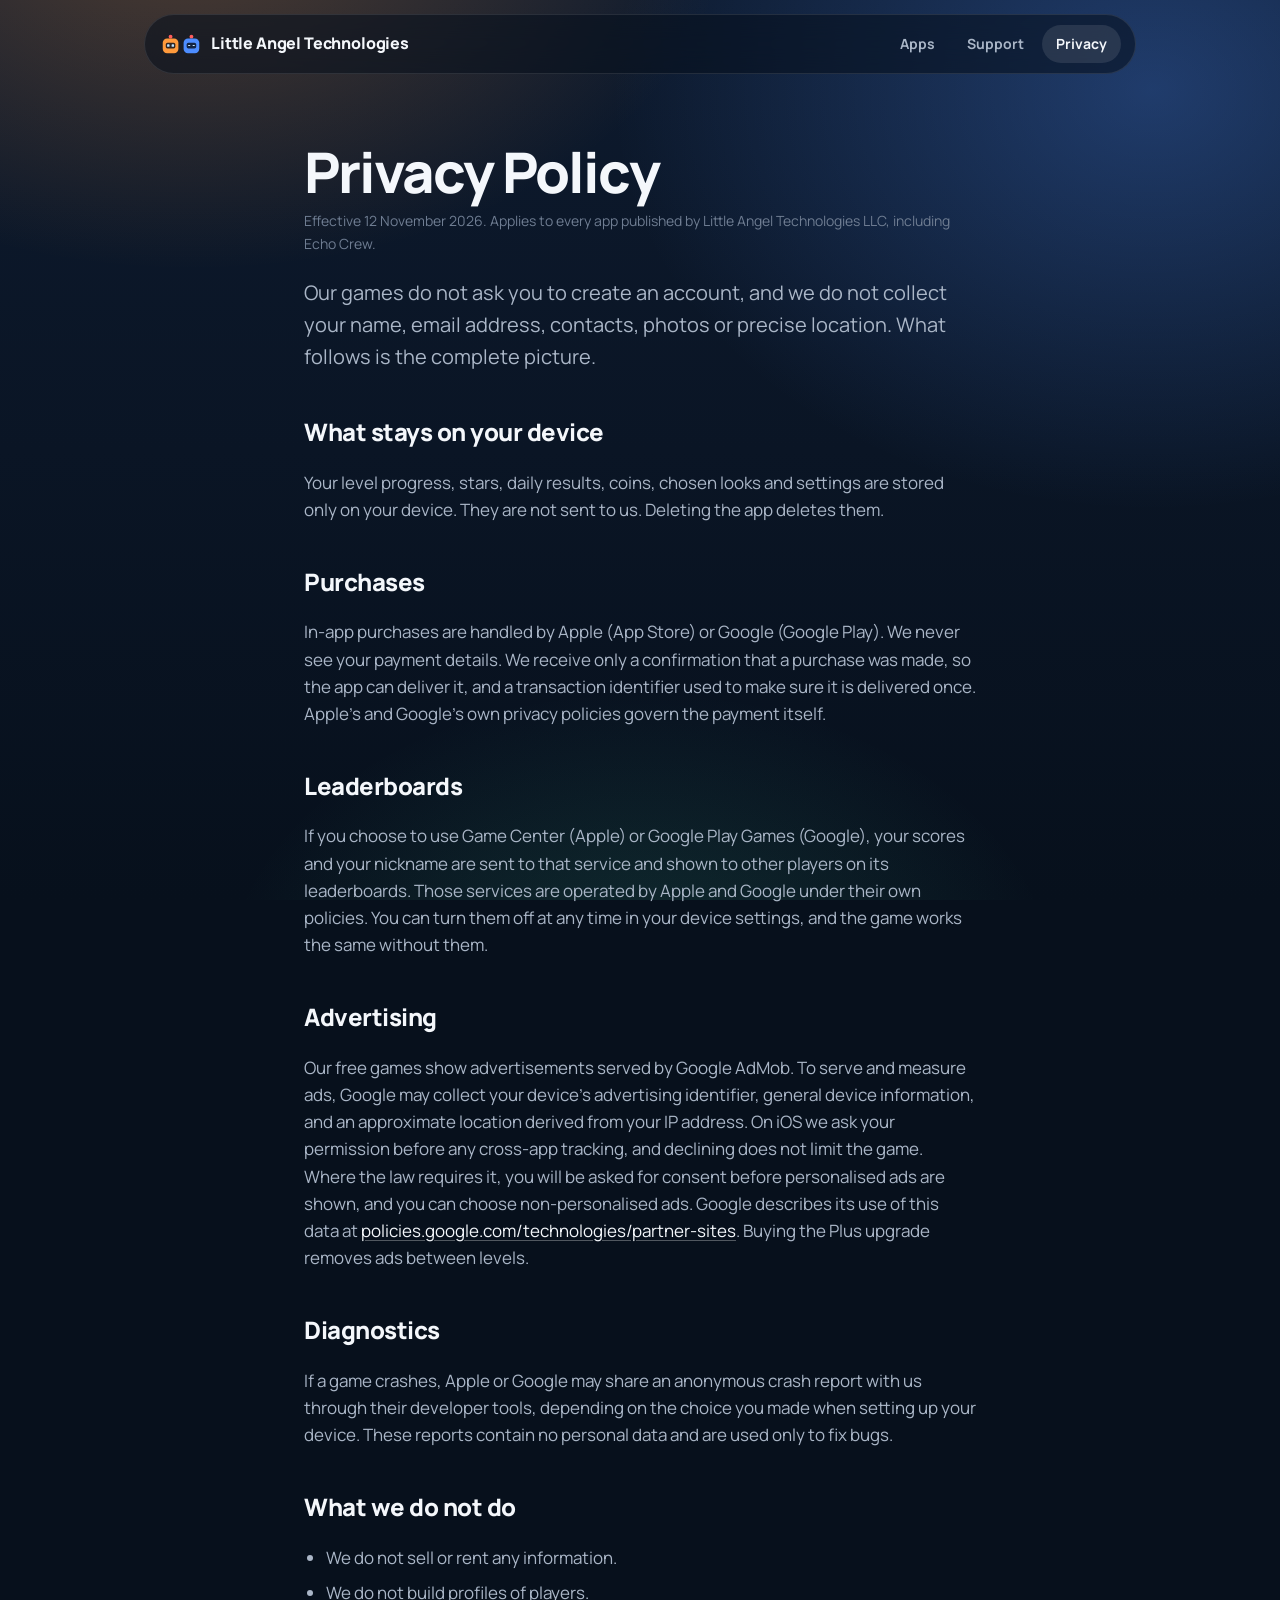
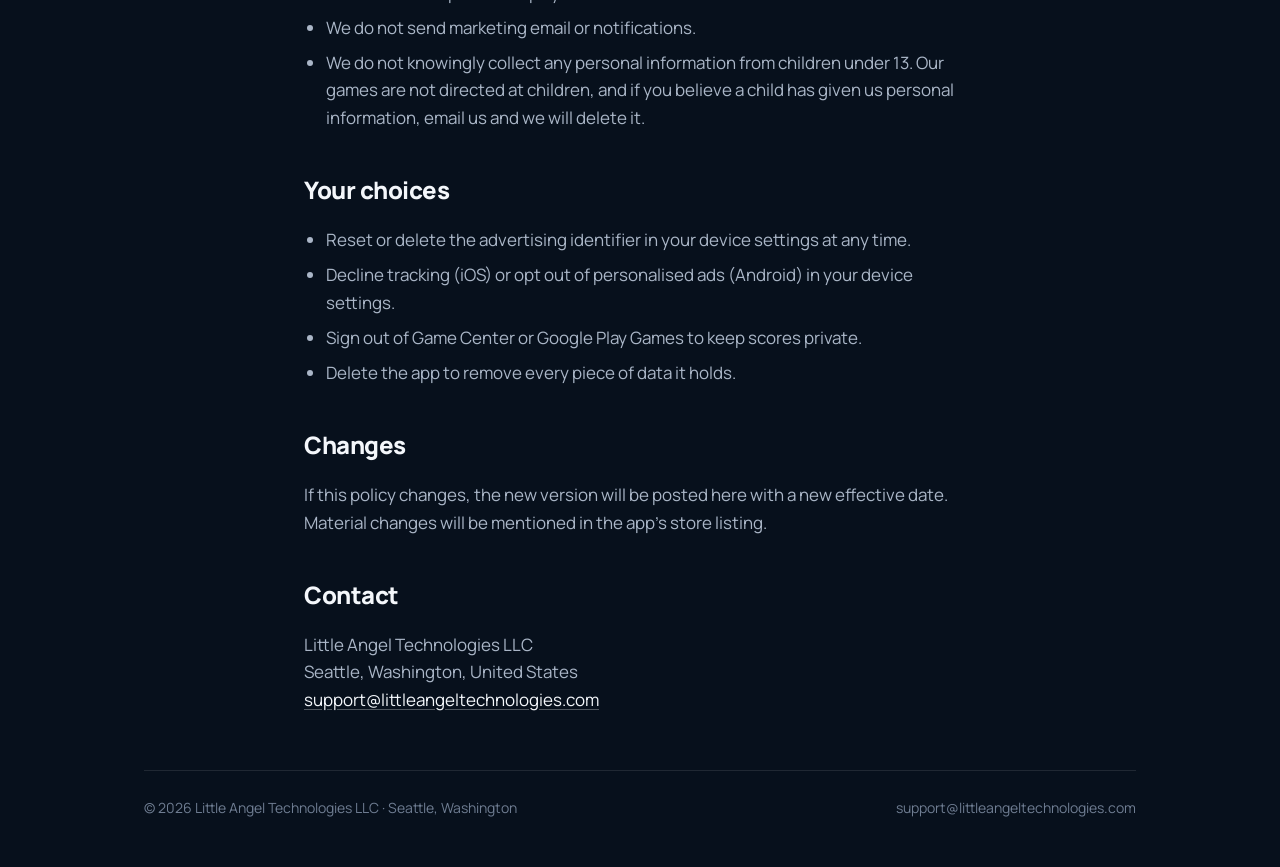
==== commit 8d10dc42: "Privacy: company and city only, no street address Co-Authored-By: Claude Fable 5.1 <noreply@anthropi" ====
--- a/privacy.html
+++ b/privacy.html
@@ -41,6 +41,6 @@
 <h2>Changes</h2>
 <p>If this policy changes, the new version will be posted here with a new effective date. Material changes will be mentioned in the app's store listing.</p>
 <h2>Contact</h2>
-<p>Little Angel Technologies LLC<br>1525 9th Ave Apt 3802, Seattle, WA 98101, United States<br><a href="mailto:support@littleangeltechnologies.com">support@littleangeltechnologies.com</a></p></div>
+<p>Little Angel Technologies LLC<br>Seattle, Washington, United States<br><a href="mailto:support@littleangeltechnologies.com">support@littleangeltechnologies.com</a></p></div>
 <div class="wrap"><footer><span>© 2026 Little Angel Technologies LLC · Seattle, Washington</span><span><a href="mailto:support@littleangeltechnologies.com">support@littleangeltechnologies.com</a></span></footer></div>
 </body></html>
